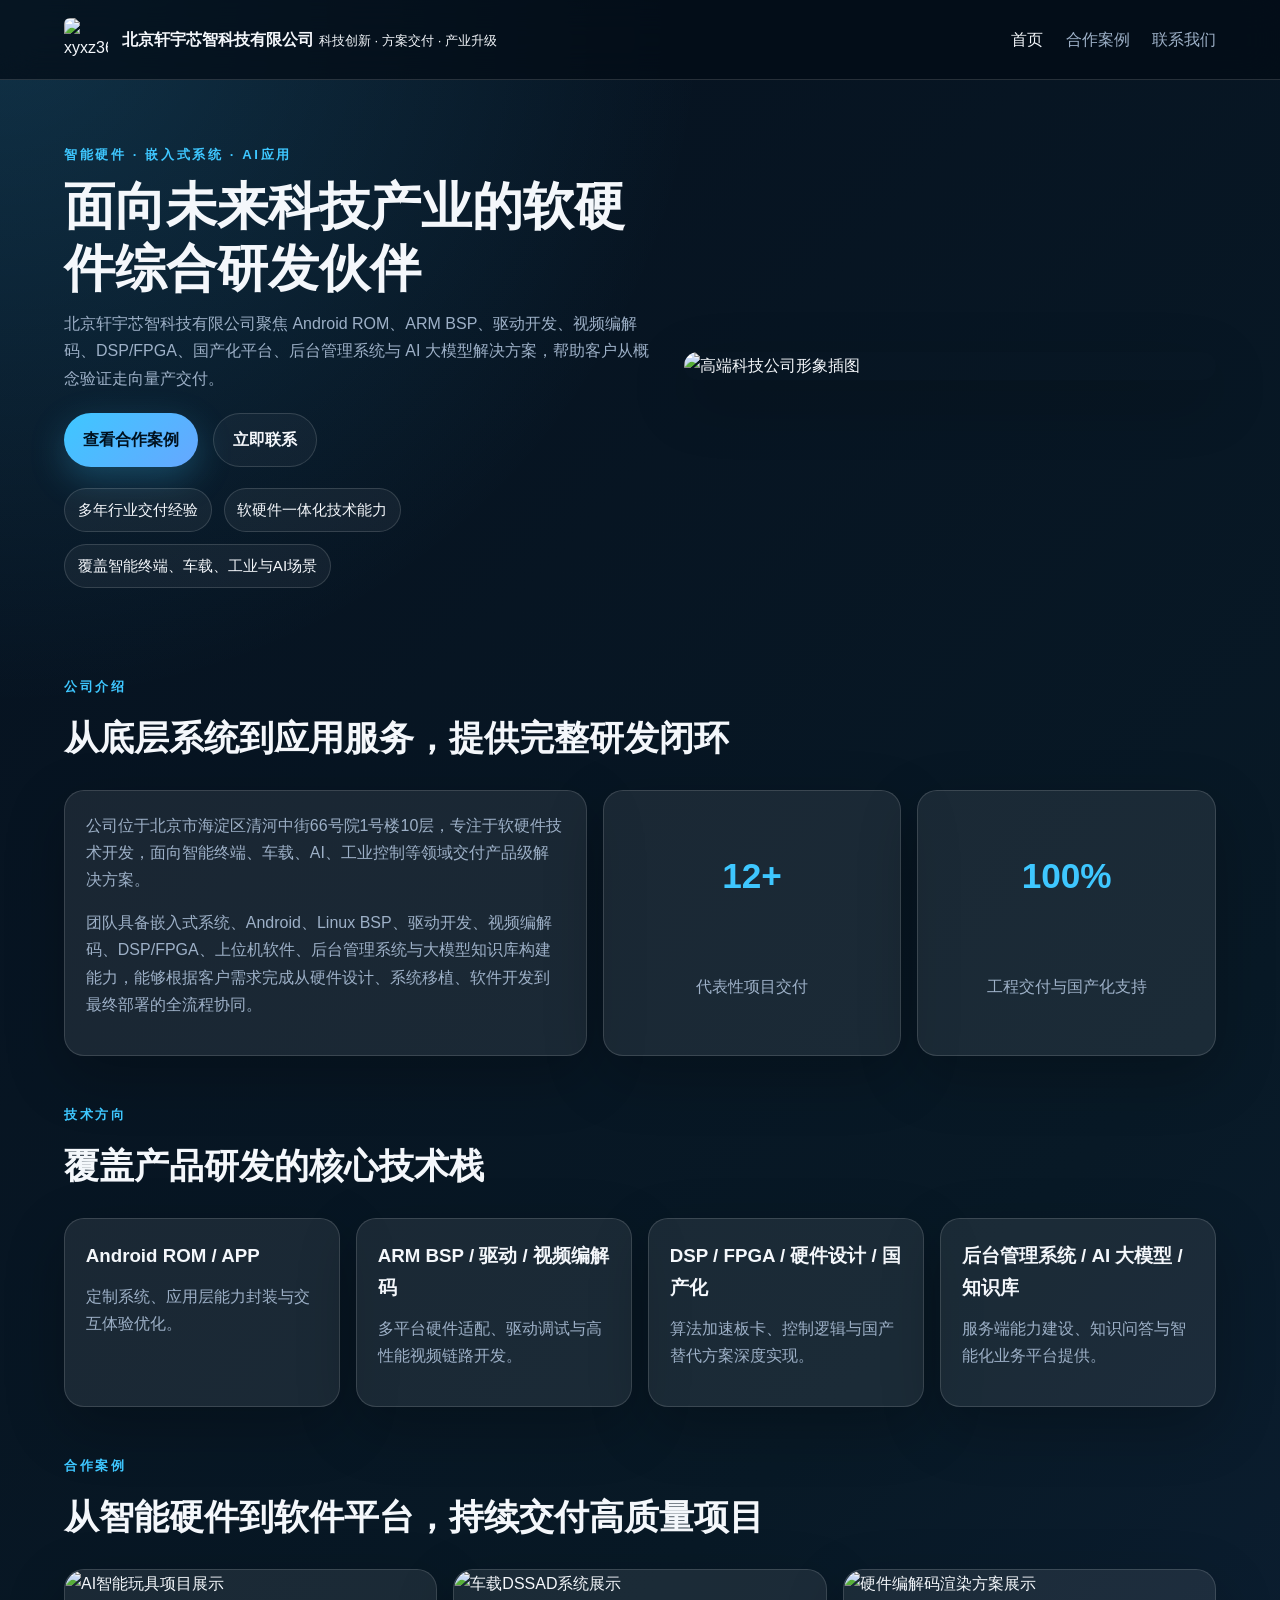
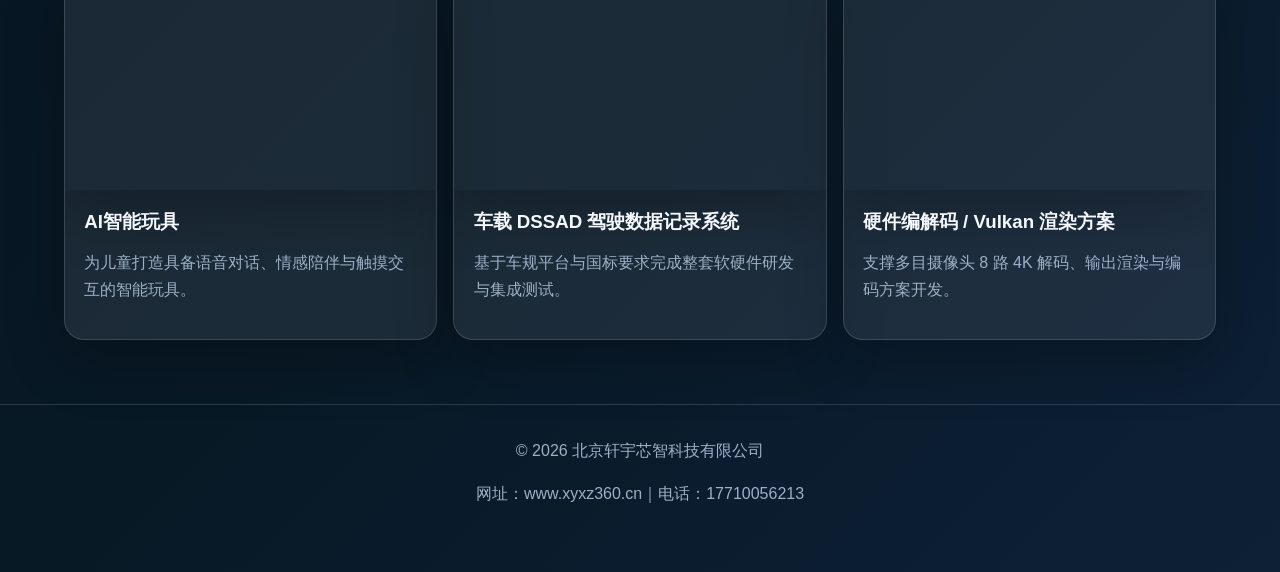
==== index.html @ 63c37f06 "Add files via upload" ====
<!DOCTYPE html>
<html lang="zh-CN">
  <head>
    <meta charset="UTF-8" />
    <meta name="viewport" content="width=device-width, initial-scale=1.0" />
    <meta
      name="description"
      content="北京轩宇芯智科技有限公司提供 Android ROM、Linux BSP、驱动开发、视频编解码、DSP/FPGA、上位机软件、后台管理系统与大模型知识库开发服务。"
    />
    <meta
      name="keywords"
      content="Android ROM, Linux BSP, 驱动开发, 视频编解码, DSP/FPGA, 上位机软件, 后台管理系统, 大模型知识库, 嵌入式系统, AI大模型"
    />
    <meta name="robots" content="index,follow" />
    <link rel="canonical" href="https://www.xyxz360.cn/index.html" />
    <meta property="og:title" content="北京轩宇芯智科技有限公司" />
    <meta property="og:description" content="提供 Android ROM、Linux BSP、驱动开发、视频编解码、DSP/FPGA、上位机软件、后台管理系统与大模型知识库开发服务。" />
    <meta property="og:type" content="website" />
    <meta property="og:image" content="https://www.xyxz360.cn/assets/ai-vision.jpg" />
    <meta name="twitter:card" content="summary_large_image" />
    <script type="application/ld+json">
      {
        "@context": "https://schema.org",
        "@type": "Organization",
        "name": "北京轩宇芯智科技有限公司",
        "url": "https://www.xyxz360.cn",
        "description": "提供 Android ROM、Linux BSP、驱动开发、视频编解码、DSP/FPGA、上位机软件、后台管理系统与大模型知识库开发服务。",
        "areaServed": "CN",
        "serviceType": [
          "Android ROM开发",
          "Linux BSP开发",
          "驱动开发",
          "视频编解码",
          "DSP/FPGA开发",
          "上位机软件开发",
          "后台管理系统开发",
          "大模型知识库开发"
        ]
      }
    </script>
    <title>Android ROM / Linux BSP / 驱动开发 / 视频编解码 / DSP/FPGA / 上位机软件 / 后台管理系统 | 北京轩宇芯智科技有限公司</title>
    <link rel="stylesheet" href="styles.css" />
  </head>
  <body>
    <header class="site-header">
      <a class="brand" href="index.html">
        <img class="brand-logo" src="assets/logo.png" alt="xyxz360 logo" />
        <span class="brand-text">
          <strong>北京轩宇芯智科技有限公司</strong>
          <small>科技创新 · 方案交付 · 产业升级</small>
        </span>
      </a>
      <button class="nav-toggle" type="button" aria-label="展开导航">
        <span></span><span></span><span></span>
      </button>
      <nav class="site-nav">
        <a href="index.html" class="active">首页</a>
        <a href="cases.html">合作案例</a>
        <a href="contact.html">联系我们</a>
      </nav>
    </header>

    <main>
      <section class="hero">
        <div class="hero-copy">
          <p class="eyebrow">智能硬件 · 嵌入式系统 · AI应用</p>
          <h1>面向未来科技产业的软硬件综合研发伙伴</h1>
          <p>
            北京轩宇芯智科技有限公司聚焦 Android ROM、ARM BSP、驱动开发、视频编解码、DSP/FPGA、国产化平台、后台管理系统与 AI 大模型解决方案，帮助客户从概念验证走向量产交付。
          </p>
          <div class="hero-actions">
            <a class="btn btn-primary" href="cases.html">查看合作案例</a>
            <a class="btn btn-secondary" href="contact.html">立即联系</a>
          </div>
          <ul class="hero-highlights">
            <li>多年行业交付经验</li>
            <li>软硬件一体化技术能力</li>
            <li>覆盖智能终端、车载、工业与AI场景</li>
          </ul>
        </div>
        <div class="hero-visual">
          <img src="assets/home.jpg" alt="高端科技公司形象插图" />
        </div>
      </section>

      <section class="about section">
        <div class="section-heading">
          <p class="eyebrow">公司介绍</p>
          <h2>从底层系统到应用服务，提供完整研发闭环</h2>
        </div>
        <div class="about-grid">
          <div class="about-card large">
            <p>
              公司位于北京市海淀区清河中街66号院1号楼10层，专注于软硬件技术开发，面向智能终端、车载、AI、工业控制等领域交付产品级解决方案。
            </p>
            <p>
              团队具备嵌入式系统、Android、Linux BSP、驱动开发、视频编解码、DSP/FPGA、上位机软件、后台管理系统与大模型知识库构建能力，能够根据客户需求完成从硬件设计、系统移植、软件开发到最终部署的全流程协同。
            </p>
          </div>
          <div class="about-card stat-card">
            <div class="stat-number">12+</div>
            <div class="stat-label">代表性项目交付</div>
          </div>
          <div class="about-card stat-card">
            <div class="stat-number">100%</div>
            <div class="stat-label">工程交付与国产化支持</div>
          </div>
        </div>
      </section>

      <section class="tech section">
        <div class="section-heading">
          <p class="eyebrow">技术方向</p>
          <h2>覆盖产品研发的核心技术栈</h2>
        </div>
        <div class="tech-grid">
          <article class="tech-card">
            <h3>Android ROM / APP</h3>
            <p>定制系统、应用层能力封装与交互体验优化。</p>
          </article>
          <article class="tech-card">
            <h3>ARM BSP / 驱动 / 视频编解码</h3>
            <p>多平台硬件适配、驱动调试与高性能视频链路开发。</p>
          </article>
          <article class="tech-card">
            <h3>DSP / FPGA / 硬件设计 / 国产化</h3>
            <p>算法加速板卡、控制逻辑与国产替代方案深度实现。</p>
          </article>
          <article class="tech-card">
            <h3>后台管理系统 / AI 大模型 / 知识库</h3>
            <p>服务端能力建设、知识问答与智能化业务平台提供。</p>
          </article>
        </div>
      </section>

      <section class="showcase section">
        <div class="section-heading">
          <p class="eyebrow">合作案例</p>
          <h2>从智能硬件到软件平台，持续交付高质量项目</h2>
        </div>
        <div class="showcase-grid">
          <article class="showcase-card">
            <img src="assets/ai-toy.jpg" alt="AI智能玩具项目展示" />
            <div class="showcase-body">
              <h3>AI智能玩具</h3>
              <p>为儿童打造具备语音对话、情感陪伴与触摸交互的智能玩具。</p>
            </div>
          </article>
          <article class="showcase-card">
            <img src="assets/auto-dssad.jpg" alt="车载DSSAD系统展示" />
            <div class="showcase-body">
              <h3>车载 DSSAD 驾驶数据记录系统</h3>
              <p>基于车规平台与国标要求完成整套软硬件研发与集成测试。</p>
            </div>
          </article>
          <article class="showcase-card">
            <img src="assets/codec.jpg" alt="硬件编解码渲染方案展示" />
            <div class="showcase-body">
              <h3>硬件编解码 / Vulkan 渲染方案</h3>
              <p>支撑多目摄像头 8 路 4K 解码、输出渲染与编码方案开发。</p>
            </div>
          </article>
        </div>
      </section>
    </main>

    <footer class="site-footer">
      <p>© 2026 北京轩宇芯智科技有限公司</p>
      <p>网址：www.xyxz360.cn｜电话：17710056213</p>
    </footer>

    <script src="script.js"></script>
  </body>
</html>
---- styles.css ----
:root {
  --bg: #06111f;
  --bg-soft: #0e1c2f;
  --surface: rgba(255, 255, 255, 0.08);
  --surface-strong: rgba(255, 255, 255, 0.14);
  --text: #f4f7fb;
  --text-muted: #9db0c7;
  --accent: #3ec7ff;
  --accent-strong: #66a7ff;
  --border: rgba(255, 255, 255, 0.14);
  --shadow: 0 20px 60px rgba(0, 0, 0, 0.24);
}

* {
  box-sizing: border-box;
}

body {
  margin: 0;
  font-family: "Microsoft YaHei", "Segoe UI", sans-serif;
  color: var(--text);
  background:
    radial-gradient(circle at top left, rgba(62, 199, 255, 0.18), transparent 28%),
    linear-gradient(135deg, var(--bg), #081926 65%, #0d2036);
  line-height: 1.7;
}

a {
  color: inherit;
  text-decoration: none;
}

img {
  display: block;
  max-width: 100%;
}

.site-header {
  position: sticky;
  top: 0;
  z-index: 10;
  display: flex;
  align-items: center;
  justify-content: space-between;
  padding: 1.1rem 5vw;
  backdrop-filter: blur(18px);
  background: rgba(4, 12, 22, 0.72);
  border-bottom: 1px solid var(--border);
}

.brand {
  display: flex;
  align-items: center;
  gap: 0.9rem;
}

.brand-logo {
  display: block;
  height: 44px;
  width: 44px;
  object-fit: cover;
  border-radius: 6px;
}

.site-nav {
  display: flex;
  gap: 1.4rem;
}

.site-nav a {
  color: var(--text-muted);
  transition: color 0.2s ease;
}

.site-nav a:hover,
.site-nav a.active {
  color: var(--text);
}

.nav-toggle {
  display: none;
  background: transparent;
  border: 0;
  padding: 0.35rem;
}

.nav-toggle span {
  display: block;
  width: 24px;
  height: 2px;
  margin: 4px 0;
  background: var(--text);
}

main {
  padding: 0 5vw 4rem;
}

.hero,
.page-hero {
  display: grid;
  grid-template-columns: 1.05fr 0.95fr;
  gap: 2rem;
  align-items: center;
  padding: 4rem 0 2.5rem;
}

.hero-copy,
.page-hero-copy {
  max-width: 660px;
}

.eyebrow {
  margin: 0 0 0.6rem;
  text-transform: uppercase;
  letter-spacing: 0.2em;
  color: var(--accent);
  font-size: 0.82rem;
  font-weight: 700;
}

h1,
h2,
h3 {
  margin: 0 0 0.7rem;
}

h1 {
  font-size: clamp(2rem, 4vw, 3.3rem);
  line-height: 1.2;
}

h2 {
  font-size: clamp(1.6rem, 3vw, 2.2rem);
}

p {
  margin: 0 0 1rem;
  color: var(--text-muted);
}

.hero-actions {
  display: flex;
  flex-wrap: wrap;
  gap: 0.9rem;
  margin: 1.3rem 0;
}

.btn {
  display: inline-flex;
  align-items: center;
  justify-content: center;
  padding: 0.8rem 1.2rem;
  border-radius: 999px;
  font-weight: 700;
  transition: transform 0.2s ease, box-shadow 0.2s ease;
}

.btn:hover {
  transform: translateY(-2px);
}

.btn-primary {
  color: #00111f;
  background: linear-gradient(135deg, var(--accent), var(--accent-strong));
  box-shadow: 0 12px 35px rgba(62, 199, 255, 0.25);
}

.btn-secondary {
  border: 1px solid var(--border);
  background: rgba(255, 255, 255, 0.04);
}

.hero-highlights {
  display: flex;
  flex-wrap: wrap;
  gap: 0.75rem;
  list-style: none;
  padding: 0;
  margin: 1rem 0 0;
}

.hero-highlights li {
  padding: 0.5rem 0.8rem;
  border: 1px solid var(--border);
  border-radius: 999px;
  background: rgba(255, 255, 255, 0.05);
  color: var(--text);
  font-size: 0.95rem;
}

.hero-visual img,
.page-hero-visual img,
.showcase-card img {
  width: min(100%, 560px);
  margin-left: auto;
  border-radius: 24px;
  box-shadow: var(--shadow);
  object-fit: cover;
  height: 100%;
}

.section {
  padding: 3rem 0 0;
}

.section-heading {
  margin-bottom: 1.4rem;
}

.keyword-grid {
  display: grid;
  grid-template-columns: repeat(2, minmax(0, 1fr));
  gap: 1rem;
}

.keyword-card {
  background: linear-gradient(135deg, rgba(62, 199, 255, 0.12), rgba(255, 255, 255, 0.06));
  border: 1px solid var(--border);
  border-radius: 20px;
  padding: 1.3rem;
  box-shadow: var(--shadow);
}

.keyword-card h3 {
  color: var(--text);
  margin-bottom: 0.6rem;
}

.about-grid {
  display: grid;
  grid-template-columns: 1.4fr 0.8fr 0.8fr;
  gap: 1rem;
}

.about-card,
.tech-card,
.showcase-card,
.case-card,
.info-card,
.contact-form-card {
  background: var(--surface);
  border: 1px solid var(--border);
  border-radius: 20px;
  padding: 1.3rem;
  box-shadow: var(--shadow);
}

.large {
  min-height: 220px;
}

.stat-card {
  display: grid;
  place-items: center;
  text-align: center;
}

.stat-number {
  font-size: 2.2rem;
  font-weight: 800;
  color: var(--accent);
}

.stat-label {
  color: var(--text-muted);
}

.tech-grid {
  display: grid;
  grid-template-columns: repeat(4, minmax(0, 1fr));
  gap: 1rem;
}

.tech-card h3 {
  color: var(--text);
}

.showcase-grid {
  display: grid;
  grid-template-columns: repeat(3, minmax(0, 1fr));
  gap: 1rem;
}

.showcase-card {
  padding: 0;
  overflow: hidden;
}

.showcase-card img {
  width: 100%;
  height: 220px;
  object-fit: cover;
  margin: 0;
  border-radius: 20px 20px 0 0;
}

.showcase-body {
  padding: 1rem 1.2rem 1.25rem;
}

.case-grid {
  display: grid;
  grid-template-columns: 1fr;
  gap: 1.2rem;
}

.case-card {
  overflow: hidden;
  padding: 0;
  display: grid;
  grid-template-columns: minmax(260px, 360px) 1fr;
  align-items: stretch;
}

.case-card img {
  width: 100%;
  height: 100%;
  min-height: 260px;
  object-fit: cover;
  display: block;
}

.case-body {
  padding: 1.4rem 1.4rem 1.5rem;
  display: flex;
  flex-direction: column;
  justify-content: center;
}

.case-title-row {
  display: flex;
  align-items: center;
  gap: 0.7rem;
  margin-bottom: 0.7rem;
  flex-wrap: wrap;
}

.case-tag {
  display: inline-flex;
  align-items: center;
  padding: 0.35rem 0.7rem;
  border-radius: 999px;
  background: rgba(62, 199, 255, 0.16);
  color: var(--accent);
  font-size: 0.75rem;
  font-weight: 700;
  letter-spacing: 0.08em;
  text-transform: uppercase;
}

.case-card h3 {
  margin: 0;
}

.case-card p {
  margin-bottom: 0.7rem;
}

.case-card span {
  display: inline-block;
  margin-top: 0.4rem;
  color: var(--accent);
  font-size: 0.9rem;
}

@media (max-width: 900px) {
  .case-card {
    grid-template-columns: 1fr;
  }

  .case-card img {
    min-height: 220px;
  }
}

.contact-section {
  display: grid;
  grid-template-columns: 1fr 1fr;
  gap: 1rem;
}

.contact-info {
  display: grid;
  gap: 1rem;
}

.contact-form {
  display: grid;
  gap: 0.8rem;
}

.contact-form label {
  display: grid;
  gap: 0.4rem;
  color: var(--text);
}

.contact-form input,
.contact-form textarea {
  width: 100%;
  padding: 0.85rem 0.95rem;
  border: 1px solid var(--border);
  border-radius: 12px;
  background: rgba(255, 255, 255, 0.05);
  color: var(--text);
}

.site-footer {
  padding: 2rem 5vw 3rem;
  border-top: 1px solid var(--border);
  color: var(--text-muted);
  text-align: center;
}

@media (max-width: 900px) {
  .about-grid,
  .tech-grid,
  .showcase-grid,
  .keyword-grid,
  .case-grid,
  .contact-section,
  .hero,
  .page-hero {
    grid-template-columns: 1fr;
  }

  .hero-visual img,
  .page-hero-visual img {
    margin: 0 auto;
  }
}

@media (max-width: 720px) {
  .site-header {
    flex-wrap: wrap;
    gap: 0.8rem;
  }

  .nav-toggle {
    display: inline-block;
  }

  .site-nav {
    display: none;
    width: 100%;
    flex-direction: column;
    padding-top: 0.4rem;
  }

  .site-nav.open {
    display: flex;
  }

  main {
    padding: 0 1rem 3rem;
  }

  .hero,
  .page-hero {
    padding-top: 2rem;
  }
}
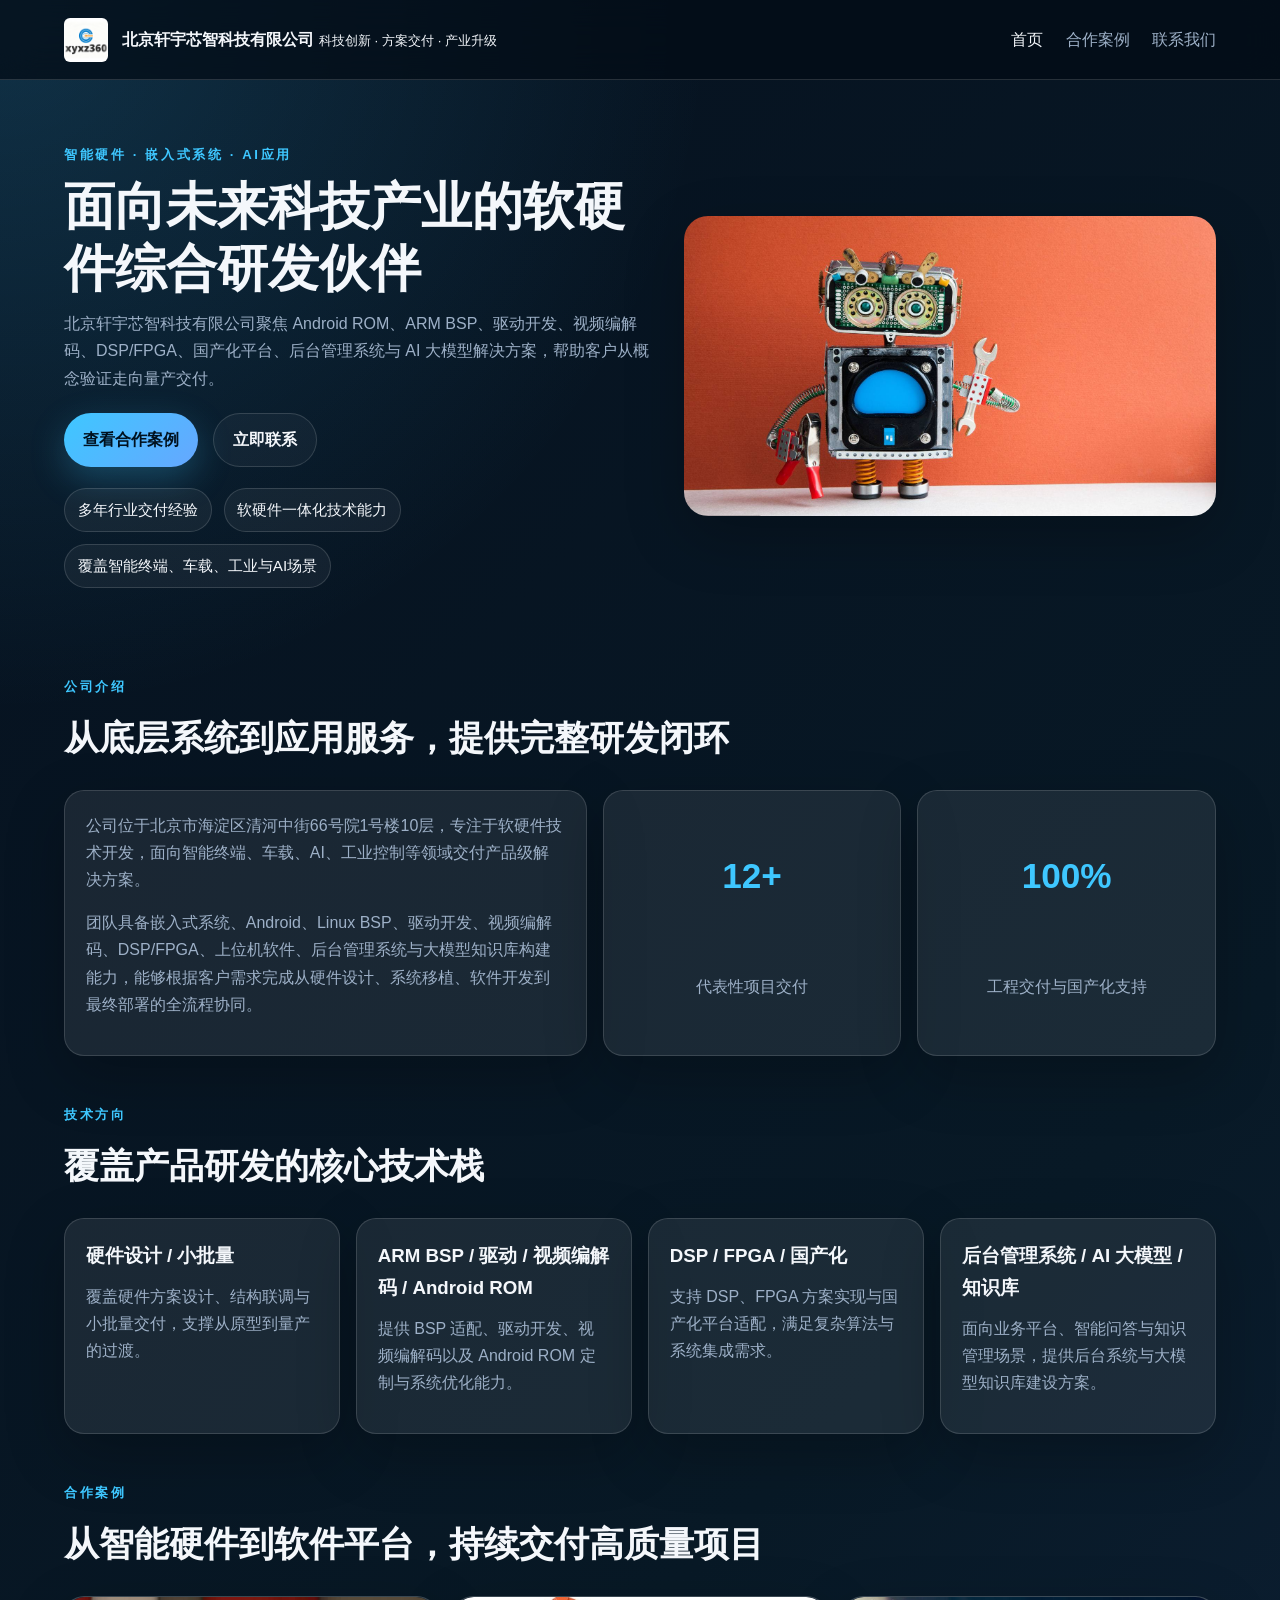
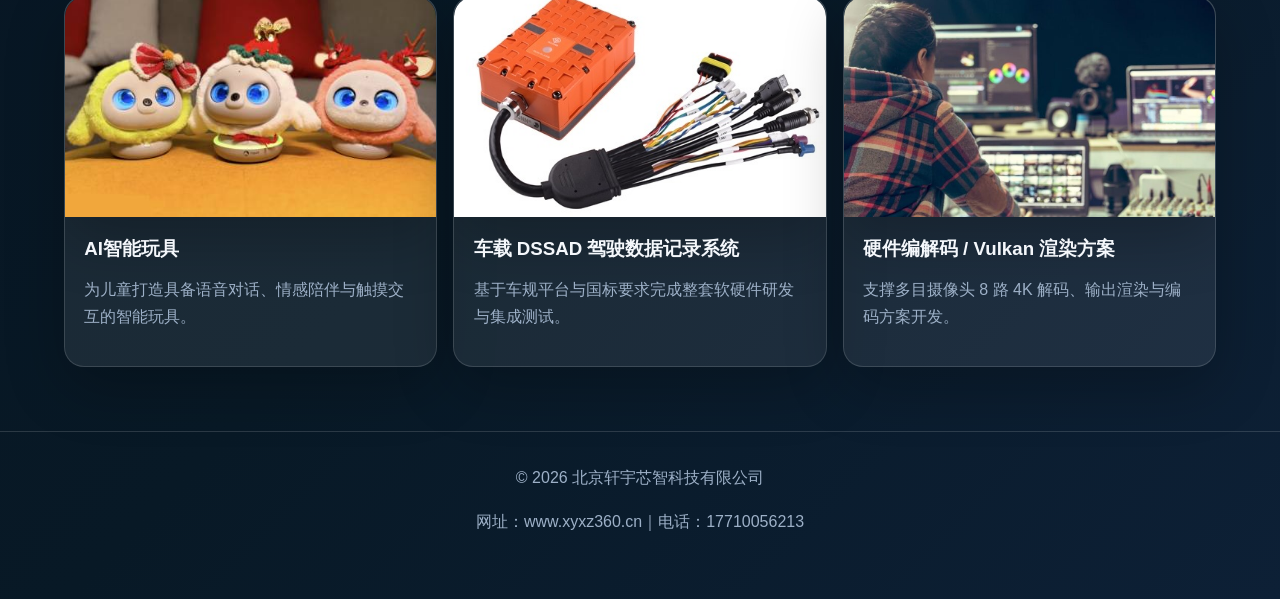
==== commit 184d8979: "Update index.html" ====
--- a/index.html
+++ b/index.html
@@ -115,20 +115,20 @@
         </div>
         <div class="tech-grid">
           <article class="tech-card">
-            <h3>Android ROM / APP</h3>
-            <p>定制系统、应用层能力封装与交互体验优化。</p>
+            <h3>硬件设计 / 小批量</h3>
+            <p>覆盖硬件方案设计、结构联调与小批量交付，支撑从原型到量产的过渡。</p>
           </article>
           <article class="tech-card">
-            <h3>ARM BSP / 驱动 / 视频编解码</h3>
-            <p>多平台硬件适配、驱动调试与高性能视频链路开发。</p>
+            <h3>ARM BSP / 驱动 / 视频编解码 / Android ROM</h3>
+            <p>提供 BSP 适配、驱动开发、视频编解码以及 Android ROM 定制与系统优化能力。</p>
           </article>
           <article class="tech-card">
-            <h3>DSP / FPGA / 硬件设计 / 国产化</h3>
-            <p>算法加速板卡、控制逻辑与国产替代方案深度实现。</p>
+            <h3>DSP / FPGA / 国产化</h3>
+            <p>支持 DSP、FPGA 方案实现与国产化平台适配，满足复杂算法与系统集成需求。</p>
           </article>
           <article class="tech-card">
             <h3>后台管理系统 / AI 大模型 / 知识库</h3>
-            <p>服务端能力建设、知识问答与智能化业务平台提供。</p>
+            <p>面向业务平台、智能问答与知识管理场景，提供后台系统与大模型知识库建设方案。</p>
           </article>
         </div>
       </section>
